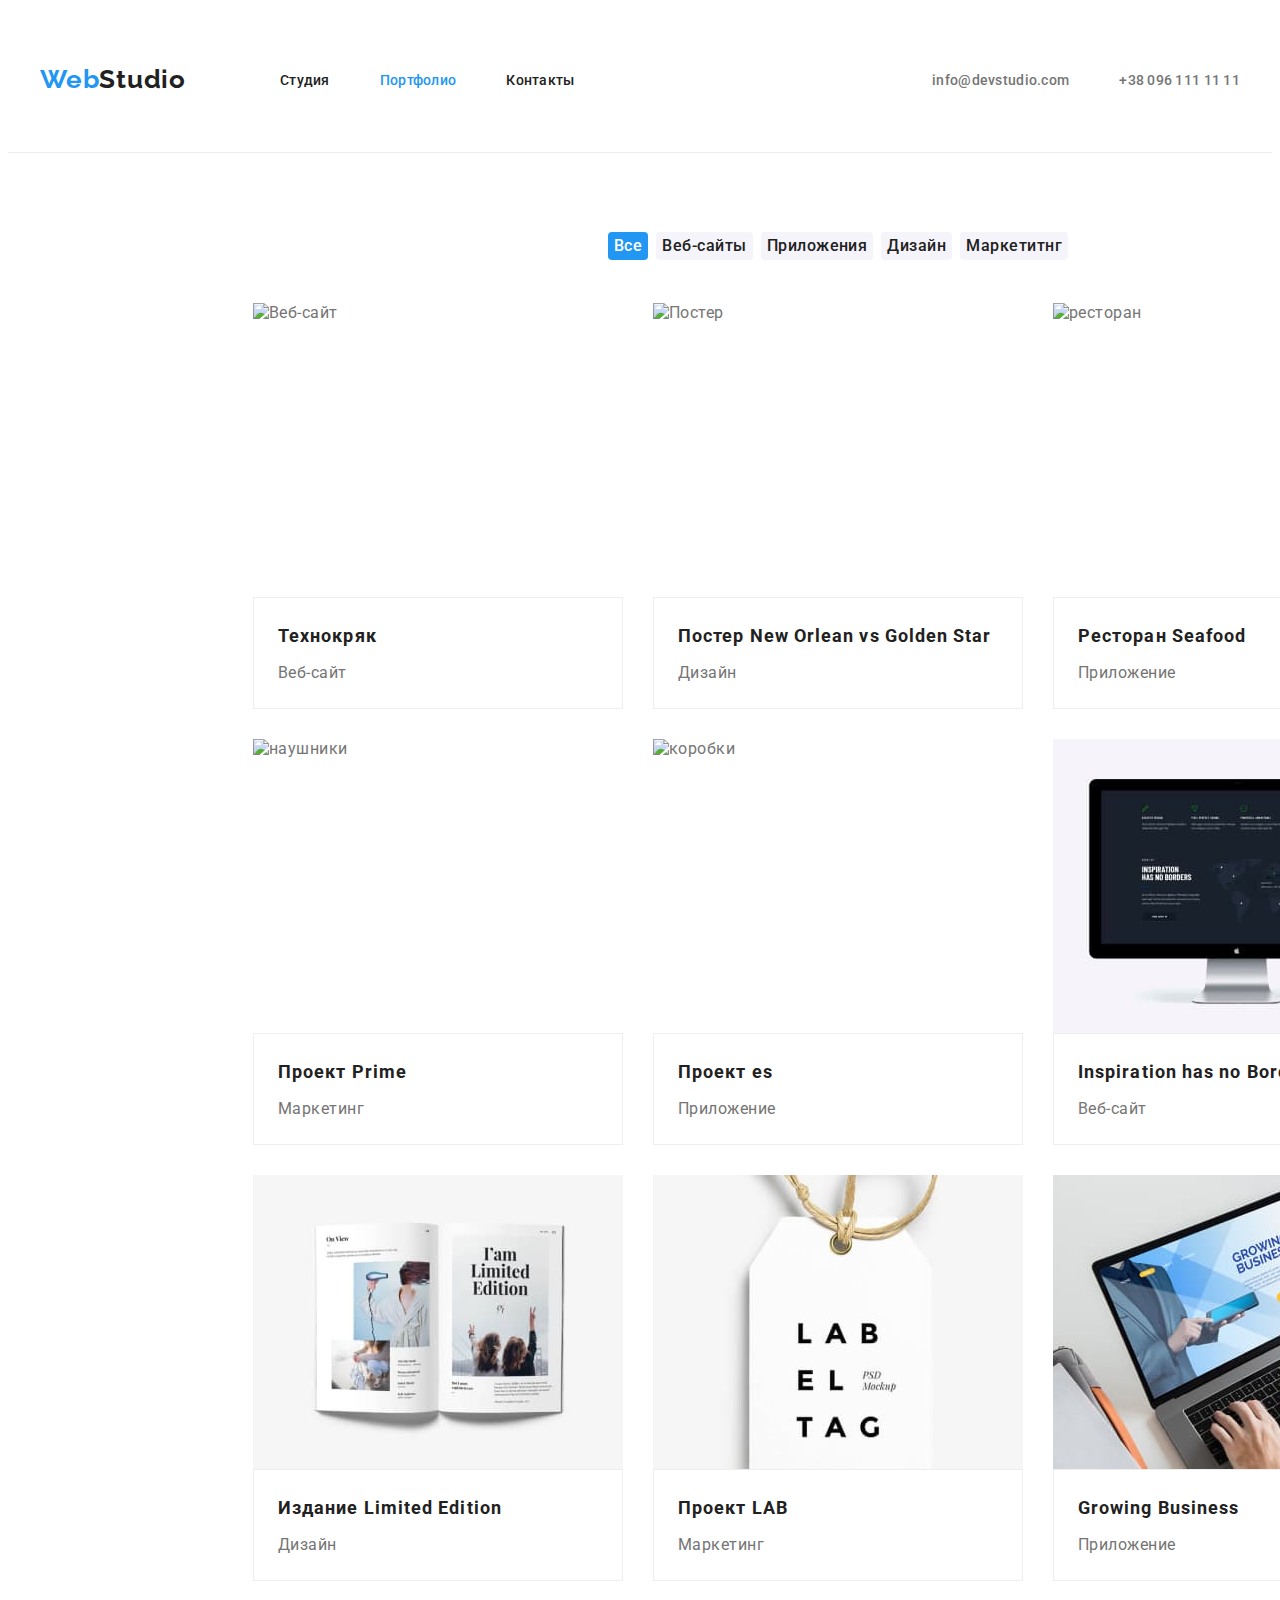
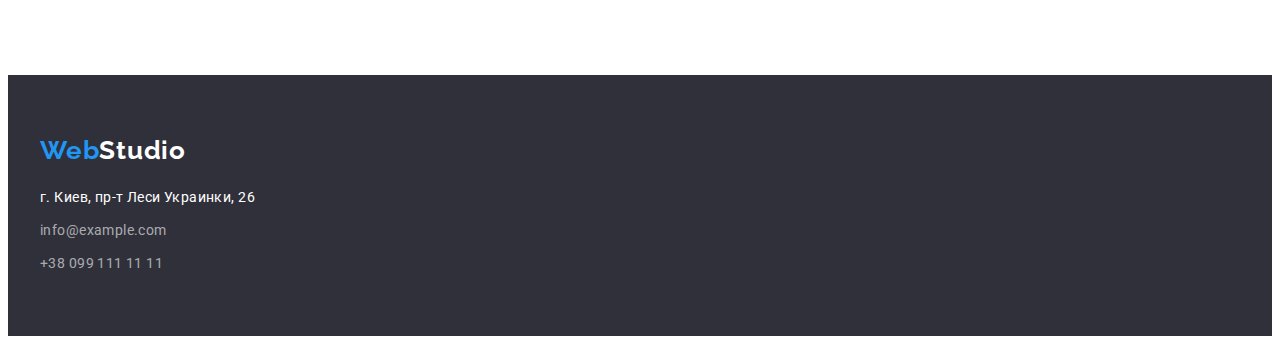
==== portfolio.html @ b34bc80a "Create portfolio.html" ====
<!DOCTYPE html>
<html lang="ru">

<head>
    <meta charset="UTF-8" />
    <meta http-equiv="X-UA-Compatible" content="IE=edge" />
    <meta name="viewport" content="width=device-width, initial-scale=1.0" />
    <title>WebStudio</title>
    <link rel="preconnect" href="https://fonts.googleapis.com">
    <link rel="preconnect" href="https://fonts.gstatic.com" crossorigin>
    <link
        href="https://fonts.googleapis.com/css2?family=Raleway:wght@700&family=Roboto:wght@400;500;700;900&display=swap"
        rel="stylesheet">
        <link rel="stylesheet" href="https://cdnjs.cloudflare.com/ajax/libs/modern-normalize/1.1.0/modern-normalize.min.css"
            integrity="sha512-wpPYUAdjBVSE4KJnH1VR1HeZfpl1ub8YT/NKx4PuQ5NmX2tKuGu6U/JRp5y+Y8XG2tV+wKQpNHVUX03MfMFn9Q=="
            crossorigin="anonymous" referrerpolicy="no-referrer" />
         <link rel="stylesheet" href="css/styles.css">
</head>
    <!-- #header-->
    <header class="header">
        <div class="header-boreder-line">
        <div class="container">
            <div class="container-flax">
        <nav class="header-nav">
            <a class="header-logo" href="./index.html"><span class="header-logo-web">Web</span>Studio</a>
    
            <ul class="header-list list">
                
                <li class="header-item"><a href="./index.html" class="header-link link">Студия</a></li>
                <li class="header-item"><a href="" class="header-link link active">Портфолио</a></li>
                <li class="header-item"><a href="" class="header-link link">Контакты</a></li>
                
            </ul>
        </nav>
        <ul class="header-list list">
            <li><a class="header-adres link" href="">info@devstudio.com</a></li>
    
            <li><a class="header-tel link" href="tel:+380961111111">+38 096 111 11 11</a></li>
        </ul>
        </div>
        </div>
        </div>
    </header>
    <main>
        <!-- sectio 1 -->

        <section class="hero1">
            <h2 class="visually-hidden">портфолио</h2>
            <nav class="container">
            <h2 class="visually-hidden">вкладки</h2>
            <div class="hero1-btn-all">
            <ul class="hero1-list list">
            
            <li class="hero1-item"><button type="button" class="hero1-btn btn1">Все</button></li>
            <li class="hero1-item"><button type="button" class="hero1-btn btn2">Веб-сайты</Button></li>
            <li class="hero1-item"><button type="button" class="hero1-btn btn3">Приложения</Button></li>
            <li class="hero1-item"><button type="button" class="hero1-btn btn4">Дизайн</Button></li>
            <li class="hero1-item"><button type="button" class="hero1-btn btn5">Маркетитнг</Button></li>
            </ul>
            </div>

                
                <ul class="hero1-list list">
                    
                <li class="portfolio-item">
                    <img class="portfolio-img" src="images/img999.jpg" alt="Веб-сайт" width="370" height="294" />
                    <div class="portfolio-title-item">
                    <h2 class="portfolio-title ">Технокряк</h2>
                    <p class="portfolio-item-text ">Веб-сайт</p>
                    </div>
                </li>
                <li class="portfolio-item">
                    <img class="portfolio-img" src="images/img111.jpg" alt="Постер" width="370" height="294" />
                    <div class="portfolio-title-item">
                    <h2 class="portfolio-title ">Постер <span lang="en">New Orlean vs Golden Star</span></h2>
                    <p class="portfolio-item-text ">Дизайн</p>
                    </div>
                </li>
                <li class="portfolio-item">
                    <img class="portfolio-img" src="images/img222.jpg" alt="ресторан" width="370" height="294" />
                    <div class="portfolio-title-item">
                    <h2 class="portfolio-title  ">Ресторан <span lang="en">Seafood</span></h2>
                    <p class="portfolio-item-text  ">Приложение</p>
                    </div>
                </li>
                
                <li class="portfolio-item">
                    <img class="portfolio-img" src="images/img333.jpg" alt="наушники" width="370" height="294" />
                    <div class="portfolio-title-item">
                    <h2 class="portfolio-title ">Проект <span lang="en">Prime</span></h2>
                    <p class="portfolio-item-text ">Маркетинг</p>
                    </div>
                </li>
                <li class="portfolio-item">
                    <img class="portfolio-img" src="images/img444.jpg" alt="коробки" width="370" height="294" />
                    <div class="portfolio-title-item">
                    <h2 class="portfolio-title ">Проект <span lang="en">es</span></h2>
                    <p class="portfolio-item-text ">Приложение</p>
                    </div>
                </li>
                <li class="portfolio-item">
                    <img class="portfolio-img" src="images/img555.jpg" alt="веб-сайт2" width="370" height="294" />
                    <div class="portfolio-title-item">
                    <h2 class="portfolio-title "><span lang="en">Inspiration has no Borders</span></h2>
                    <p class="portfolio-item-text ">Веб-сайт</p>
                    </div>
                </li>
                <li class="portfolio-item">
                    <img class="portfolio-img" src="images/img666.jpg" alt="издание" width="370" height="294" />
                    <div class="portfolio-title-item">
                    <h2 class="portfolio-title ">Издание <span lang="en">Limited Edition</span></h2>
                    <p class="portfolio-item-text ">Дизайн</p>
                    </div>
                </li>
                <li class="portfolio-item">
                    <img class="portfolio-img" src="images/img777.jpg" alt="проект лаб" width="370" height="294" />
                    <div class="portfolio-title-item">
                    <h2 class="portfolio-title ">Проект <span lang="en">LAB</span></h2>
                    <p class="portfolio-item-text ">Маркетинг</p>
                    </div>
                </li>
                <li class="portfolio-item">
                    <img class="portfolio-img" src="images/img888.jpg" alt="Приложение" width="370" height="294" />
                    <div class="portfolio-title-item">
                    <h2 class="portfolio-title "><span lang="en">Growing Business</span></h2>
                    <p class="portfolio-item-text ">Приложение</p>
                    </div>
                </li>

            </ul>
            
            </nav>
        </section>
    </main>
    <!-- footer -->
    <footer class="footer">
        <div class="container">
        <a class="footer-logo" href=""><span class="footer-logo-web">Web</span>Studio</a>
        <address class="footer-addres">
            <ul class="footer-list list">
                <li class="footer-item"><a class="footer-link link" href="">г. Киев, пр-т Леси Украинки, 26</a></li>
                <li class="footer-item"><a class="footer-adres link" href="info@example.com">info@example.com</a></li>
                <li class="footer-iten"><a class="footer-tel link" href="tel:+380991111111">+38 099 111 11 11</a></li>
            </ul>
        </address>
        </div>
    </footer>

</body>

</html>
---- css/styles.css ----
:root {
  --header-color: #212121;
  --first-title-color: #212121;
  --second-title-color: #757575;
  --first-btn-color: #ffffff;
  --accent-color: #2196f3;
  --backg-color: #e5e5e5;
  --backg-color2: #F5F4FA;

}
p,h1,h2,h3,h4,h5,h6{
  margin: 0;
}
img{
  display: block;
}
ul,ol{
  margin: 0;
  padding-left: 0;
}

body {
  font-family: "Roboto", sans-serif;
  background-color: var(--first-btn-color);
  color: var(--second-title-color);
  letter-spacing: 0.03em;
}
.list,
.link {
  list-style: none;
  text-decoration: none;
}
.container{
  width: 1200px;
  padding-left: 15px;
  padding-right: 15px;
  margin: 0 auto;
  
}
                                                             /* HEADER */

.header {
  background-color: var(--first-btn-color);
padding-bottom: 32px; 
padding-top: 32px;
border-bottom: 1px solid #ECECEC;

}
.container-flax,
.header-nav,
.header-list{
  display: flex;
}
.header-item:first-child{
  margin-left: 0;
}
.header-item{
  margin-left: 50px;
}

.container-flax {
  justify-content: space-between;
  align-items: center;
  
}

.header-nav {
  align-items: center;
}
.header-list{
  margin-left: 94px;
}
.header-adres{
  margin-right: 50px;
}




.header-logo{
  font-family: 'Raleway', sans-serif;
  font-style: normal;
  font-weight: 700;
  font-size: 26px;
  line-height:1.19;
  letter-spacing: 0.03em;
  color: var(--first-title-color);
  text-decoration: none;
  padding-top: 24px;
  padding-bottom: 25px;
}


.header-logo-web{
  font-family: 'Raleway',sans-serif;
  font-style: normal;
  font-weight: 700;
  font-size: 26px;
  line-height: 1.19;
  letter-spacing: 0.03em;
  color: var(--accent-color);
}
.link {
  text-decoration: none;
  
}

.visually-hidden {
  position: absolute;
  white-space: nowrap;
  width: 1px;
  height: 1px;
  overflow: hidden;
  border: 0;
  padding: 0;
  clip: rect(0 0 0 0);
  clip-path: inset(50%);
  margin: -1px;
}

.header-link {
  font-weight: 500;
  font-size: 14px;
  line-height:1.14;
  letter-spacing: 0.02em;
  color: var(--header-color);
}
.header-link:hover,
.header-link:focus,
.header-link.active
{
  color: var(--accent-color);
}
.header-tel, .header-adres {
  font-weight: 500;
  font-size: 14px;
  line-height:1.14;
  letter-spacing: 0.02em;
  color: var(--second-title-color);
}

.header-adres:hover,
.header-adres:focus{
  color: var(--accent-color);
}

.header-tel:hover,
.header-tel:focus {
  color: var(--accent-color);
}
                                                            /* HERO */
.hero {
  background-color: #2f303a;
 padding: 200px 452px 280px 452px ;
 
 

  
}
.hero-title{
  font-weight: 900;
  font-size: 44px;
  line-height:1.36;
  text-align: center;
  letter-spacing: 0.06em;
  text-transform: uppercase;
  color: var(--first-btn-color);
  max-width: 696px;
  margin-bottom: 30px;
  align-items: center;
  margin: auto;
  
}
.hero-btn {
  background-color: var(--accent-color);
  font-family: inherit;
  font-weight: 700;
  font-size: 16px;
  line-height:1.87;
  text-align: center;
  letter-spacing: 0.06em;
  color: var(--first-btn-color);
  border-radius: 4px;
  max-width: 200px;
  border: 0;
  cursor: pointer;
  display: flex;
  align-items: center;
  margin: auto;

}

                                                            /* ABOUT */
.about{
  background-color: var(--first-btn-color);
  padding: 94px 215px 94px 215px;
  padding-top: 94px;
  padding-bottom: 94px;
}

.about-title-text{
  font-weight: 700;
  font-size: 14px;
  line-height:1.14;
  letter-spacing: 0.03em;
  text-transform: uppercase;
  color: var(--first-title-color);
  margin-bottom: 10px;

}
.about-item:last-child{
  margin-left: 0;
}
  .about-item{
    margin-left: 30px;
    min-width: 270px;
  }
.about-list{
  display: flex;
}
.about-item-text{
  font-weight: 400;
  font-size: 14px;
  line-height:1.71;
  letter-spacing: 0.03em;
  color: var(--second-title-color);
}
                                                            /* PRICES */
.prices{
  background-color:var(--first-btn-color );
padding: 0px 215px 94px 215px;
}
.prices-title{
  font-weight: 700;
  font-size: 36px;
  line-height:1.16;
  text-align: center;
  letter-spacing: 0.03em;
  color: var(--first-title-color);
  margin-bottom: 50px;
}
.prices-list{
  display: flex;
}
.prices-item{
margin-right: 30px;
}
.prices-item:last-child{
  margin-right: 0;
}
                                                            /* COMMAND */
                                                       
.command {
  background-color: var(--backg-color2);
padding: 94px 215px 94px 215px;
  padding-top: 94px;
  padding-bottom: 94px;
}
.command-list{
  display: flex;
}
.command-title-item{
  border: 1px solid #ffffff;
  background-color: #ffffff;
  padding-top: 30px;
  padding-bottom: 30px;
}


.command-title{
  font-weight: 700;
  font-size: 36px;
  line-height:1.16;
  text-align: center;
  letter-spacing: 0.03em;
  
  color: var(--first-title-color);

  margin-bottom: 50px;

}

.command-title-text{
  font-weight: 500;
  font-size: 16px;
  line-height:1.18;
  text-align: center;
  letter-spacing: 0.03em;
  color: var(--first-title-color);
  margin-bottom: 10px;

}
.command-item-text{
  font-weight: 400;
  font-size: 16px;
  line-height:1.19;
  text-align: center;
  letter-spacing: 0.03em;
  color: var(--second-title-color);

}
.command-item{
  background-color: var(--first-btn-color);
  margin-right: 30px;
}
.command-item:last-child{
  margin-right: 0;
}
                                                            /* FOOTER */

.footer{
background-color: #2F303A;
padding-top: 60px;
padding-bottom: 60px;
}
.footer-logo{
  font-family: 'Raleway',sans-serif;
  font-style: normal;
  font-weight: 700;
  font-size: 26px;
  line-height:1.19;
  letter-spacing: 0.03em;
  color: var(--first-btn-color);
  text-decoration: none;
  
}


.footer-logo-web {
  font-family: 'Raleway',sans-serif;
  font-style: normal;
  font-weight: 700;
  font-size: 26px;
  line-height:1.19;
  letter-spacing: 0.03em;
  color: var(--accent-color);  
}
.footer-addres{
  margin-top: 20px;
}
.footer-item{
  margin-bottom: 9px;
}
.footer-link{
  font-weight: 400;
  font-size: 14px;
  line-height:1.71;
  letter-spacing: 0.03em;
  color: var(--first-btn-color);
  

}

.footer-adres,.footer-tel{
font-size: 14px;
line-height:1.71;
letter-spacing: 0.03em;
color: rgba(255, 255, 255, 0.6);

}
.footer-link:hover,
.footer-link:focus{
  color: var(--accent-color);
}
.footer-tel:hover,
.footer-tel:focus{
  color: var(--accent-color);
}
.footer-adres:hover,
.footer-adres:focus{
  color: var(--accent-color);
}
                                                            /* PORTFOLIO.HTML */
                                                            /* HERO 1 */
.hero1{
  background-color: var(--first-btn-color);
  margin: 94px 215px;
}

.hero1-btn.btn1{
  background-color: var(--accent-color);
  font-weight: 500;
  font-size: 16px;
  line-height:1.62;
  text-align: center;
  letter-spacing: 0.03em;
  color: var(--first-btn-color);

}
.hero1-btn-all{
  margin-bottom: 50px;
  display: flex;
  justify-content: center;
}

.hero1-item:last-child{
  margin-right: 0;
}
.hero1-item{
  margin-right: 8px;
}
  
  
.hero1-btn{
  margin-bottom: 8px;
  background-color: var(--backg-color2);
  font-family: inherit;
  font-weight: 500;
  font-size: 16px;
  line-height:1.62;
  text-align: center;
  letter-spacing: 0.03em;
  color: var(--first-title-color);
  border-radius: 4px;
  border: 0;
  cursor: pointer;
}

.hero1-btn:hover,
.hero1-btn:focus{
  background-color: var(--accent-color);
  font-family: inherit;
  font-weight: 500;
  font-size: 16px;
  line-height:1.62;
  text-align: center;
  letter-spacing: 0.03em;
  color: var(--first-btn-color);
}
                                                            /* portfolio */
                                                            
.portfolio{
  background-color: var(--first-btn-color);
    
}

.hero1-list{
display: flex;
flex-wrap: wrap;
justify-content: center;
}

.portfolio-item{
  margin: 15px;
}
.hero1-list{
  margin: -15px;
}



.portfolio-title-item{
  border: 1px solid #eeeeee;
  padding: 20px 24px;
  
}
.portfolio-title{
font-weight: 700;
font-size: 18px;
line-height:2.00;
letter-spacing: 0.06em;
color: var(--first-title-color);
margin-bottom: 4px;
}


.portfolio-item-text{
  font-weight: 400;
  font-size: 16px;
  line-height:1.88;
  letter-spacing: 0.03em;
  color: var(--second-title-color);
}
.footer-addres{
  font-style: normal;
}
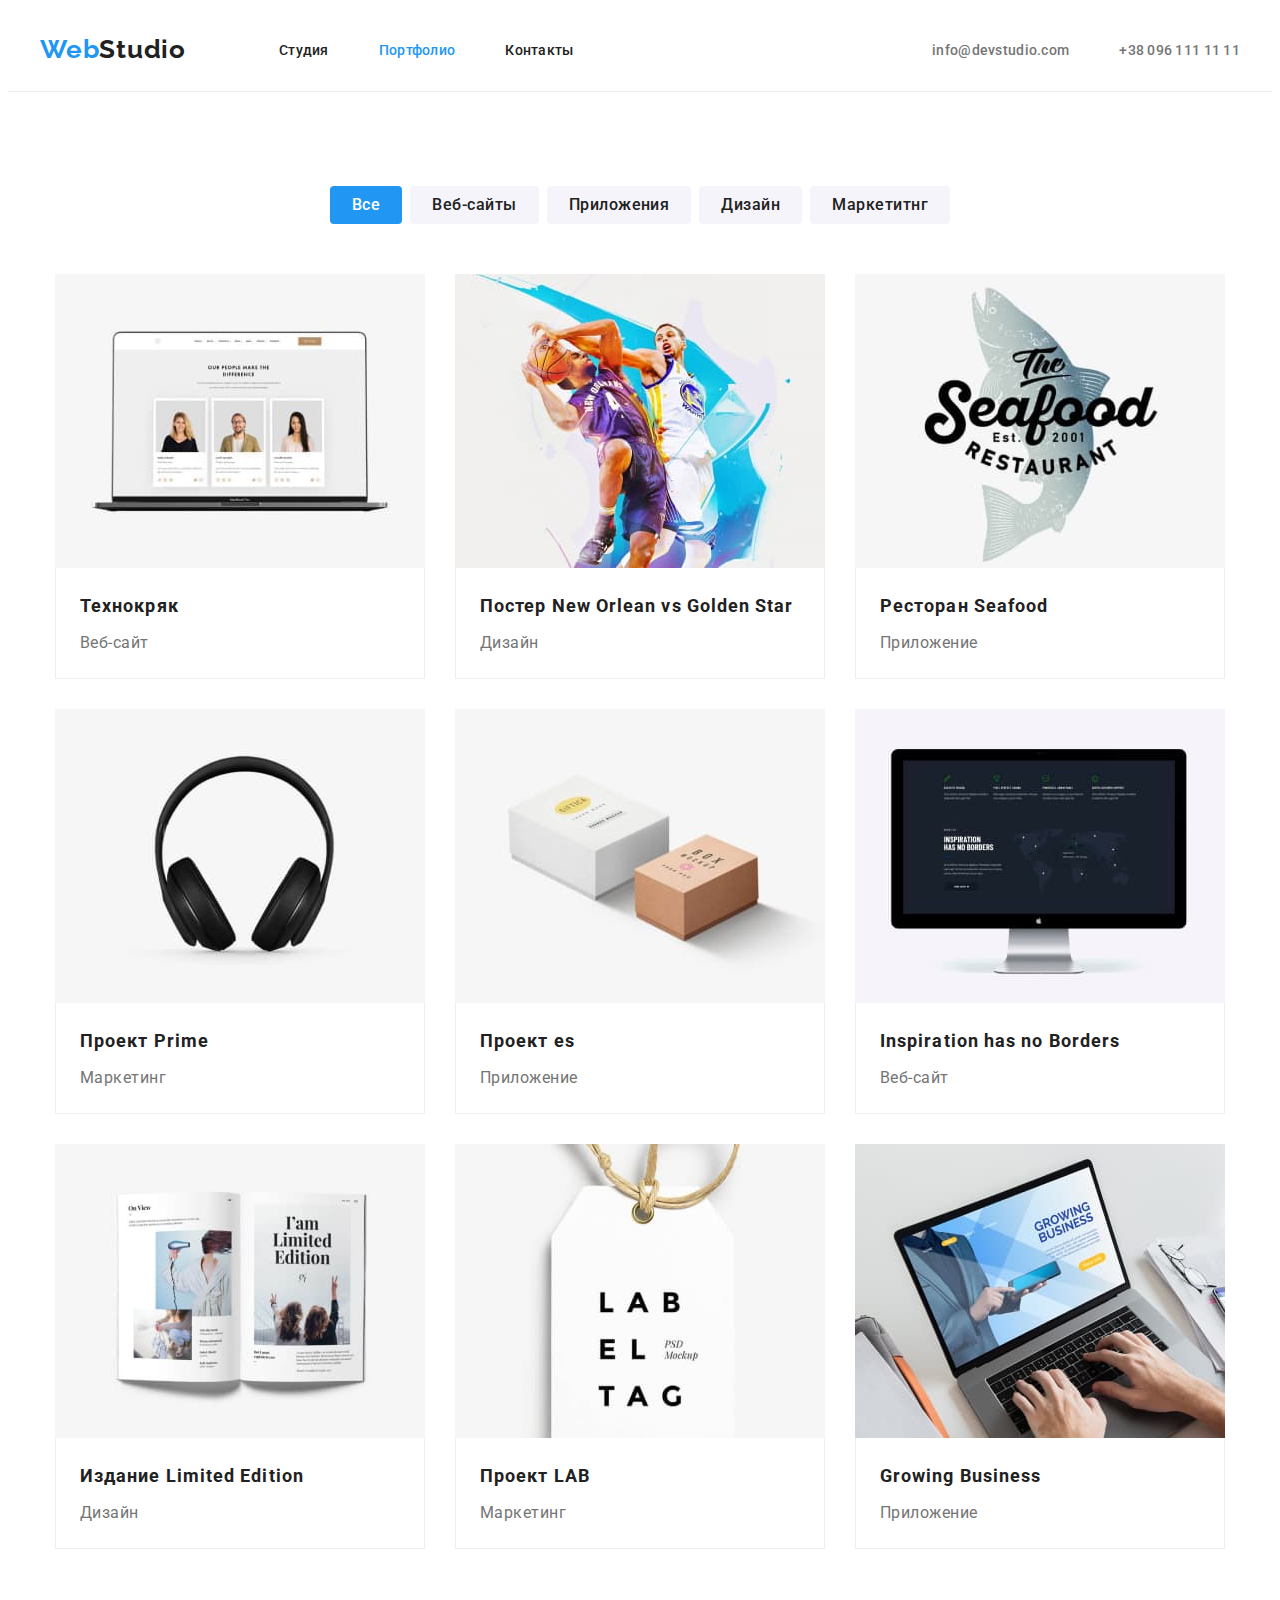
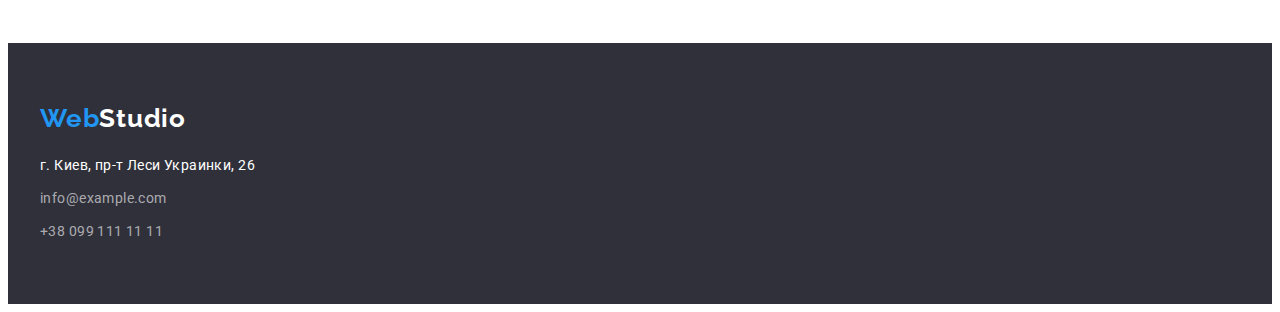
==== commit e8ce999c: "Update portfolio.html" ====
--- a/portfolio.html
+++ b/portfolio.html
@@ -35,7 +35,7 @@
         <ul class="header-list list">
             <li><a class="header-adres link" href="">info@devstudio.com</a></li>
     
-            <li><a class="header-tel link" href="tel:+380961111111">+38 096 111 11 11</a></li>
+            <li class="header-items-adres"><a class="header-tel link" href="tel:+380961111111">+38 096 111 11 11</a></li>
         </ul>
         </div>
         </div>
@@ -45,11 +45,9 @@
         <!-- sectio 1 -->
 
         <section class="hero1">
-            <h2 class="visually-hidden">портфолио</h2>
-            <nav class="container">
+            <div class="container">
             <h2 class="visually-hidden">вкладки</h2>
-            <div class="hero1-btn-all">
-            <ul class="hero1-list list">
+            <ul class="hero1-list1 list">
             
             <li class="hero1-item"><button type="button" class="hero1-btn btn1">Все</button></li>
             <li class="hero1-item"><button type="button" class="hero1-btn btn2">Веб-сайты</Button></li>
@@ -57,7 +55,6 @@
             <li class="hero1-item"><button type="button" class="hero1-btn btn4">Дизайн</Button></li>
             <li class="hero1-item"><button type="button" class="hero1-btn btn5">Маркетитнг</Button></li>
             </ul>
-            </div>
 
                 
                 <ul class="hero1-list list">
@@ -129,7 +126,7 @@
 
             </ul>
             
-            </nav>
+        </div>
         </section>
     </main>
     <!-- footer -->
--- a/css/styles.css
+++ b/css/styles.css
@@ -6,6 +6,7 @@
   --accent-color: #2196f3;
   --backg-color: #e5e5e5;
   --backg-color2: #F5F4FA;
+  --hero-color: #2f303a;
 
 }
 p,h1,h2,h3,h4,h5,h6{
@@ -41,8 +42,6 @@
 
 .header {
   background-color: var(--first-btn-color);
-padding-bottom: 32px; 
-padding-top: 32px;
 border-bottom: 1px solid #ECECEC;
 
 }
@@ -57,6 +56,15 @@
 .header-item{
   margin-left: 50px;
 }
+.header-list {
+  padding-top: 32px;
+  padding-bottom: 32px;
+  margin-left: 93px;
+}
+.header-list a{
+  padding-top: 32px;
+  padding-bottom: 32px;
+}
 
 .container-flax {
   justify-content: space-between;
@@ -67,14 +75,10 @@
 .header-nav {
   align-items: center;
 }
-.header-list{
-  margin-left: 94px;
-}
-.header-adres{
-  margin-right: 50px;
-}
-
-
+
+.header-items-adres{
+  margin-left: 50px;
+}
 
 
 .header-logo{
@@ -150,8 +154,8 @@
 }
                                                             /* HERO */
 .hero {
-  background-color: #2f303a;
- padding: 200px 452px 280px 452px ;
+  background-color: var(--hero-color);
+ padding: 200px 0px;
  
  
 
@@ -166,9 +170,9 @@
   text-transform: uppercase;
   color: var(--first-btn-color);
   max-width: 696px;
-  margin-bottom: 30px;
   align-items: center;
   margin: auto;
+  margin-bottom: 30px;
   
 }
 .hero-btn {
@@ -182,18 +186,22 @@
   color: var(--first-btn-color);
   border-radius: 4px;
   max-width: 200px;
+  max-height: 50px;
   border: 0;
+  display: flex;
   cursor: pointer;
-  display: flex;
+  margin: auto;
+  padding: 10px 32px;
   align-items: center;
-  margin: auto;
-
-}
+  white-space: nowrap;
+
+}
+
 
                                                             /* ABOUT */
 .about{
   background-color: var(--first-btn-color);
-  padding: 94px 215px 94px 215px;
+  padding: 94px 0px;
   padding-top: 94px;
   padding-bottom: 94px;
 }
@@ -208,7 +216,7 @@
   margin-bottom: 10px;
 
 }
-.about-item:last-child{
+.about-item:first-child{
   margin-left: 0;
 }
   .about-item{
@@ -228,7 +236,7 @@
                                                             /* PRICES */
 .prices{
   background-color:var(--first-btn-color );
-padding: 0px 215px 94px 215px;
+padding: 0px 0px 94px 0px;
 }
 .prices-title{
   font-weight: 700;
@@ -252,20 +260,29 @@
                                                        
 .command {
   background-color: var(--backg-color2);
-padding: 94px 215px 94px 215px;
+padding: 94px 0px;
   padding-top: 94px;
   padding-bottom: 94px;
 }
 .command-list{
   display: flex;
 }
-.command-title-item{
+
+.command-item{
+    border:none;
+box-shadow: 0px 1px 3px rgba(0, 0, 0, 0.12),
+0px 1px 1px rgba(0, 0, 0, 0.14),
+0px 2px 1px rgba(0, 0, 0, 0.2);
+border-radius: 0px 0px 4px 4px;
+
+}
+.command-title-item {
   border: 1px solid #ffffff;
   background-color: #ffffff;
   padding-top: 30px;
   padding-bottom: 30px;
-}
-
+  border-radius: 0px 0px 4px 4px;
+}
 
 .command-title{
   font-weight: 700;
@@ -374,7 +391,7 @@
                                                             /* HERO 1 */
 .hero1{
   background-color: var(--first-btn-color);
-  margin: 94px 215px;
+  padding: 94px 0px;
 }
 
 .hero1-btn.btn1{
@@ -387,7 +404,7 @@
   color: var(--first-btn-color);
 
 }
-.hero1-btn-all{
+ .hero1-list1{
   margin-bottom: 50px;
   display: flex;
   justify-content: center;
@@ -402,7 +419,6 @@
   
   
 .hero1-btn{
-  margin-bottom: 8px;
   background-color: var(--backg-color2);
   font-family: inherit;
   font-weight: 500;
@@ -414,6 +430,7 @@
   border-radius: 4px;
   border: 0;
   cursor: pointer;
+  padding: 6px 22px;
 }
 
 .hero1-btn:hover,
@@ -450,7 +467,10 @@
 
 
 .portfolio-title-item{
-  border: 1px solid #eeeeee;
+  border-left: 1px solid #eeeeee;
+  border-right: 1px solid #eeeeee;
+  border-bottom: 1px solid #eeeeee;
+  border-top: 0px;
   padding: 20px 24px;
   
 }
